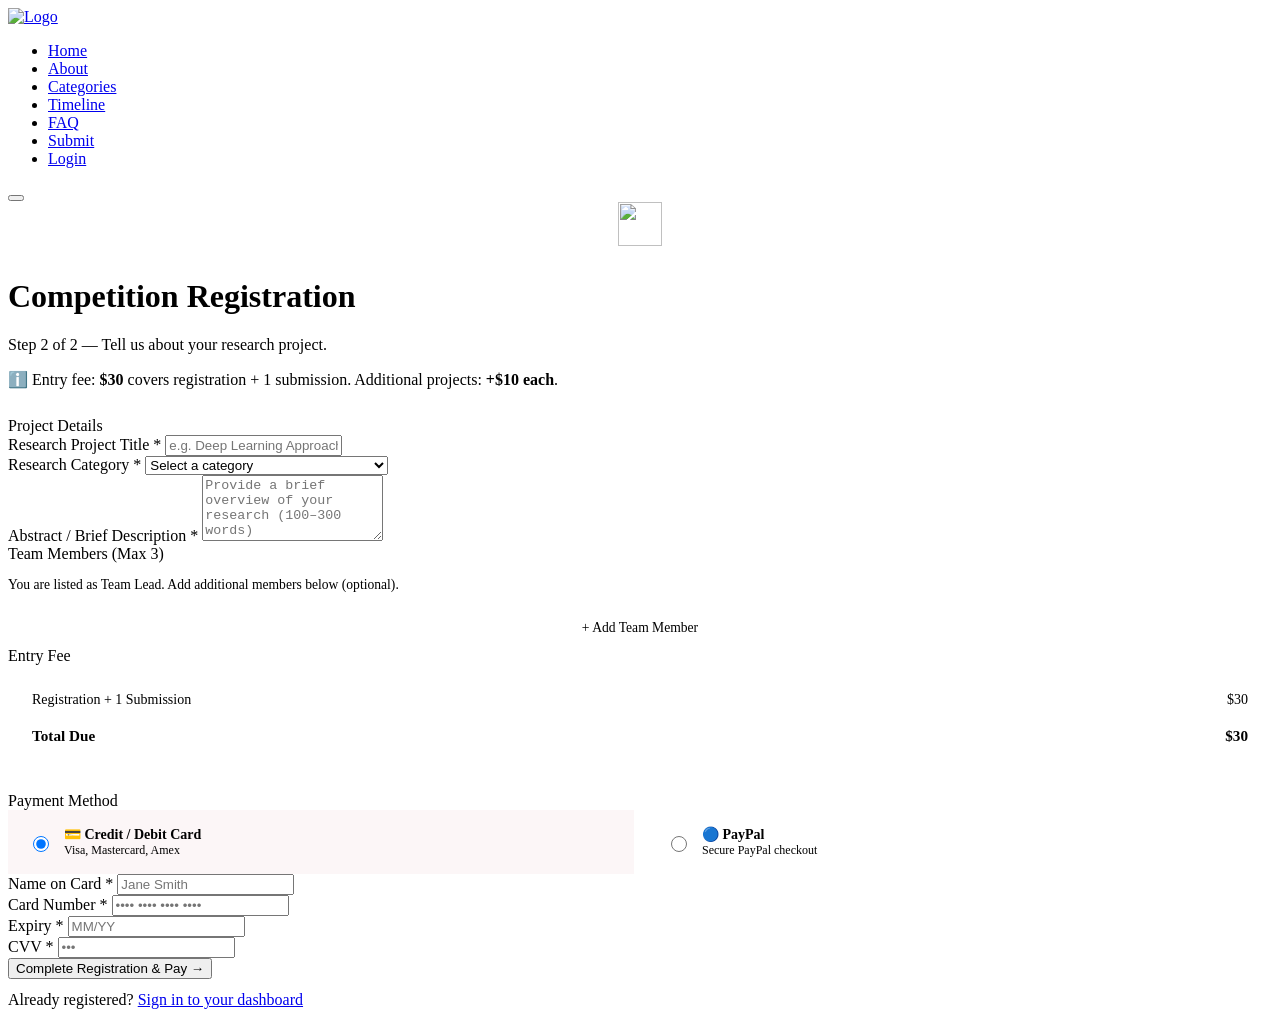
==== competition-register.html @ f9241ff4 "Update and rename pages/competition-reg.html to competition-register.html" ====
<!DOCTYPE html>
<html lang="en">
<head>
  <meta charset="UTF-8"/>
  <meta name="viewport" content="width=device-width, initial-scale=1.0"/>
  <title>Competition Registration · MIT Critical Data Global Research Challenge</title>
  <link rel="icon" type="image/png" href="assets/MIT-Critical-Data-Global-Research-Competition-website-logo.png"/>
  <link rel="preconnect" href="https://fonts.googleapis.com">
  <link rel="preconnect" href="https://fonts.gstatic.com" crossorigin>
  <link href="https://fonts.googleapis.com/css2?family=Playfair+Display:wght@400;600;700;900&family=DM+Sans:wght@300;400;500;600&display=swap" rel="stylesheet">
  <link rel="stylesheet" href="style.css"/>
  <style>
    .fee-breakdown {
      background: var(--off-white);
      border: 1px solid var(--gray-5);
      border-radius: var(--radius-sm);
      padding: 20px 24px;
      margin-bottom: 20px;
    }
    .fee-breakdown-row { display: flex; justify-content: space-between; padding: 7px 0; font-size: 0.875rem; color: var(--gray-2); border-bottom: 1px solid var(--gray-5); }
    .fee-breakdown-row:last-child { border-bottom: none; font-weight: 700; color: var(--dark); font-size: 0.95rem; padding-top: 12px; }
    .fee-breakdown-row span:last-child { color: var(--mit-red); }
    .team-member-row { display: flex; gap: 12px; margin-bottom: 12px; align-items: flex-start; }
    .team-member-row .form-input { flex: 1; }
    .remove-member { background: none; border: 1.5px solid var(--gray-5); border-radius: 8px; padding: 13px 14px; cursor: pointer; color: var(--gray-3); font-size: 0.85rem; transition: all 0.2s; white-space: nowrap; }
    .remove-member:hover { border-color: #ef4444; color: #ef4444; background: rgba(239,68,68,0.05); }
    .add-member-btn { background: none; border: 1.5px dashed var(--gray-4); border-radius: var(--radius-sm); padding: 11px 20px; cursor: pointer; color: var(--gray-3); font-size: 0.85rem; font-family: var(--font-sans); transition: all 0.2s; width: 100%; text-align: center; }
    .add-member-btn:hover { border-color: var(--mit-red); color: var(--mit-red); background: rgba(163,31,52,0.03); }
    .payment-method-grid { display: grid; grid-template-columns: 1fr 1fr; gap: 12px; }
    .payment-option { border: 1.5px solid var(--gray-5); border-radius: var(--radius-sm); padding: 16px 20px; cursor: pointer; transition: all 0.2s; display: flex; align-items: center; gap: 12px; }
    .payment-option:hover { border-color: var(--mit-red); }
    .payment-option.selected { border-color: var(--mit-red); background: rgba(163,31,52,0.04); }
    .payment-option input[type=radio] { accent-color: var(--mit-red); width: 16px; height: 16px; }
    .payment-option-label { font-size: 0.875rem; font-weight: 600; color: var(--dark); }
    .payment-option-sub { font-size: 0.75rem; color: var(--gray-3); }
  </style>
</head>
<body>

<nav class="navbar" id="navbar">
  <div class="nav-inner">
    <a href="index.html" class="nav-logo">
      <img src="assets/MIT-Critical-Data-Global-Research-Competition-website-logo.png" alt="Logo" class="nav-logo-img"/>
    </a>
    <ul class="nav-links">
      <li><a href="index.html">Home</a></li>
      <li><a href="index.html#about">About</a></li>
      <li><a href="index.html#categories">Categories</a></li>
      <li><a href="index.html#timeline">Timeline</a></li>
      <li><a href="index.html#faq">FAQ</a></li>
      <li><a href="submit.html">Submit</a></li>
      <li><a href="login.html" class="nav-login-btn">Login</a></li>
    </ul>
    <button class="hamburger" id="hamburger"><span></span><span></span><span></span></button>
  </div>
</nav>

<div class="reg-page">
  <div class="reg-card">
    <div style="text-align:center; margin-bottom: 24px;">
      <a href="index.html"><img src="assets/MIT-Critical-Data-Global-Research-Competition-website-logo.png" style="width:44px; height:44px; object-fit:contain; margin: 0 auto 8px;"/></a>
    </div>
    <h1>Competition Registration</h1>
    <p class="subtitle">Step 2 of 2 — Tell us about your research project.</p>

    <div class="step-indicator">
      <div class="step done"></div>
      <div class="step active"></div>
    </div>

    <div class="alert alert-info" style="margin-bottom: 28px;">
      <span>ℹ️</span> Entry fee: <strong>$30</strong> covers registration + 1 submission. Additional projects: <strong>+$10 each</strong>.
    </div>

    <div id="compError" class="alert alert-warning" style="display:none;">
      <span>⚠️</span> <span id="compErrorMsg"></span>
    </div>

    <!-- Project Title -->
    <div class="form-section">
      <div class="form-section-title">Project Details</div>
      <div class="form-group">
        <label class="form-label" for="projectTitle">Research Project Title *</label>
        <input type="text" id="projectTitle" class="form-input" placeholder="e.g. Deep Learning Approaches to Early Cancer Detection"/>
      </div>
      <div class="form-group">
        <label class="form-label" for="category">Research Category *</label>
        <select id="category" class="form-input">
          <option value="">Select a category</option>
          <option>Health & Life Sciences</option>
          <option>Engineering & Technology</option>
          <option>Physical & Chemical Sciences</option>
          <option>Environmental & Earth Sciences</option>
          <option>Social Sciences, Humanities & Policy</option>
        </select>
      </div>
      <div class="form-group">
        <label class="form-label" for="abstract">Abstract / Brief Description *</label>
        <textarea id="abstract" class="form-input" rows="4" placeholder="Provide a brief overview of your research (100–300 words)" style="resize: vertical;"></textarea>
      </div>
    </div>

    <!-- Team Members -->
    <div class="form-section">
      <div class="form-section-title">Team Members (Max 3)</div>
      <p style="font-size: 0.85rem; color: var(--gray-3); margin-bottom: 16px;">You are listed as Team Lead. Add additional members below (optional).</p>
      <div id="teamMembers"></div>
      <button type="button" class="add-member-btn" id="addMemberBtn" onclick="addMember()">+ Add Team Member</button>
    </div>

    <!-- Entry Fee -->
    <div class="form-section">
      <div class="form-section-title">Entry Fee</div>
      <div class="fee-breakdown" id="feeBreakdown">
        <div class="fee-breakdown-row"><span>Registration + 1 Submission</span><span>$30</span></div>
        <div class="fee-breakdown-row" id="extraRow" style="display:none;"><span id="extraLabel">Additional Projects</span><span id="extraCost">$0</span></div>
        <div class="fee-breakdown-row"><span>Total Due</span><span id="totalFee">$30</span></div>
      </div>
      <div class="form-group">
        <label class="form-label">Payment Method</label>
        <div class="payment-method-grid">
          <div class="payment-option selected" onclick="selectPayment(this, 'card')">
            <input type="radio" name="payment" value="card" checked/>
            <div>
              <div class="payment-option-label">💳 Credit / Debit Card</div>
              <div class="payment-option-sub">Visa, Mastercard, Amex</div>
            </div>
          </div>
          <div class="payment-option" onclick="selectPayment(this, 'paypal')">
            <input type="radio" name="payment" value="paypal"/>
            <div>
              <div class="payment-option-label">🔵 PayPal</div>
              <div class="payment-option-sub">Secure PayPal checkout</div>
            </div>
          </div>
        </div>
      </div>
      <div id="cardFields">
        <div class="form-group">
          <label class="form-label" for="cardName">Name on Card *</label>
          <input type="text" id="cardName" class="form-input" placeholder="Jane Smith"/>
        </div>
        <div class="form-group">
          <label class="form-label" for="cardNumber">Card Number *</label>
          <input type="text" id="cardNumber" class="form-input" placeholder="•••• •••• •••• ••••" maxlength="19" oninput="formatCard(this)"/>
        </div>
        <div class="form-row">
          <div class="form-group">
            <label class="form-label" for="cardExpiry">Expiry *</label>
            <input type="text" id="cardExpiry" class="form-input" placeholder="MM/YY" maxlength="5"/>
          </div>
          <div class="form-group">
            <label class="form-label" for="cardCvv">CVV *</label>
            <input type="text" id="cardCvv" class="form-input" placeholder="•••" maxlength="4"/>
          </div>
        </div>
      </div>
    </div>

    <button class="btn-primary auth-submit" id="compBtn" onclick="handleCompReg()">Complete Registration & Pay →</button>
    <p class="auth-alt" style="margin-top: 12px;">Already registered? <a href="login.html">Sign in to your dashboard</a></p>
  </div>
</div>

<script src="main.js"></script>
<script>
let memberCount = 0;

function addMember() {
  if (memberCount >= 2) return;
  memberCount++;
  const container = document.getElementById('teamMembers');
  const row = document.createElement('div');
  row.className = 'team-member-row';
  row.id = 'member_' + memberCount;
  row.innerHTML = `
    <input type="text" class="form-input" placeholder="Member ${memberCount + 1} Full Name"/>
    <input type="email" class="form-input" placeholder="Email"/>
    <button class="remove-member" onclick="removeMember(${memberCount})">✕ Remove</button>
  `;
  container.appendChild(row);
  if (memberCount >= 2) document.getElementById('addMemberBtn').style.display = 'none';
}

function removeMember(id) {
  const row = document.getElementById('member_' + id);
  if (row) row.remove();
  memberCount--;
  document.getElementById('addMemberBtn').style.display = 'block';
}

function selectPayment(el, type) {
  document.querySelectorAll('.payment-option').forEach(o => o.classList.remove('selected'));
  el.classList.add('selected');
  el.querySelector('input').checked = true;
  document.getElementById('cardFields').style.display = type === 'card' ? 'block' : 'none';
}

function formatCard(input) {
  let val = input.value.replace(/\D/g,'');
  val = val.match(/.{1,4}/g)?.join(' ') || val;
  input.value = val;
}

function handleCompReg() {
  const session = JSON.parse(localStorage.getItem('mitrc_session') || 'null');
  if (!session) { window.location.href = 'register.html'; return; }

  const title = document.getElementById('projectTitle').value.trim();
  const category = document.getElementById('category').value;
  const abstract = document.getElementById('abstract').value.trim();
  const errDiv = document.getElementById('compError');
  const errMsg = document.getElementById('compErrorMsg');

  if (!title || !category || !abstract) {
    errMsg.textContent = 'Please fill in all required project fields.';
    errDiv.style.display = 'flex';
    return;
  }

  const btn = document.getElementById('compBtn');
  btn.innerHTML = '<span class="spinner"></span> Processing payment...';
  btn.disabled = true;

  setTimeout(() => {
    const users = JSON.parse(localStorage.getItem('mitrc_users') || '[]');
    const idx = users.findIndex(u => u.id === session.id);
    if (idx !== -1) {
      users[idx].registered = true;
      users[idx].submissions = users[idx].submissions || [];
      users[idx].submissions.push({
        id: 'sub_' + Date.now(),
        title,
        category,
        abstract,
        status: 'pending',
        submittedAt: new Date().toISOString()
      });
      localStorage.setItem('mitrc_users', JSON.stringify(users));
    }
    window.location.href = 'dashboard.html';
  }, 1500);
}
</script>
</body>
</html>
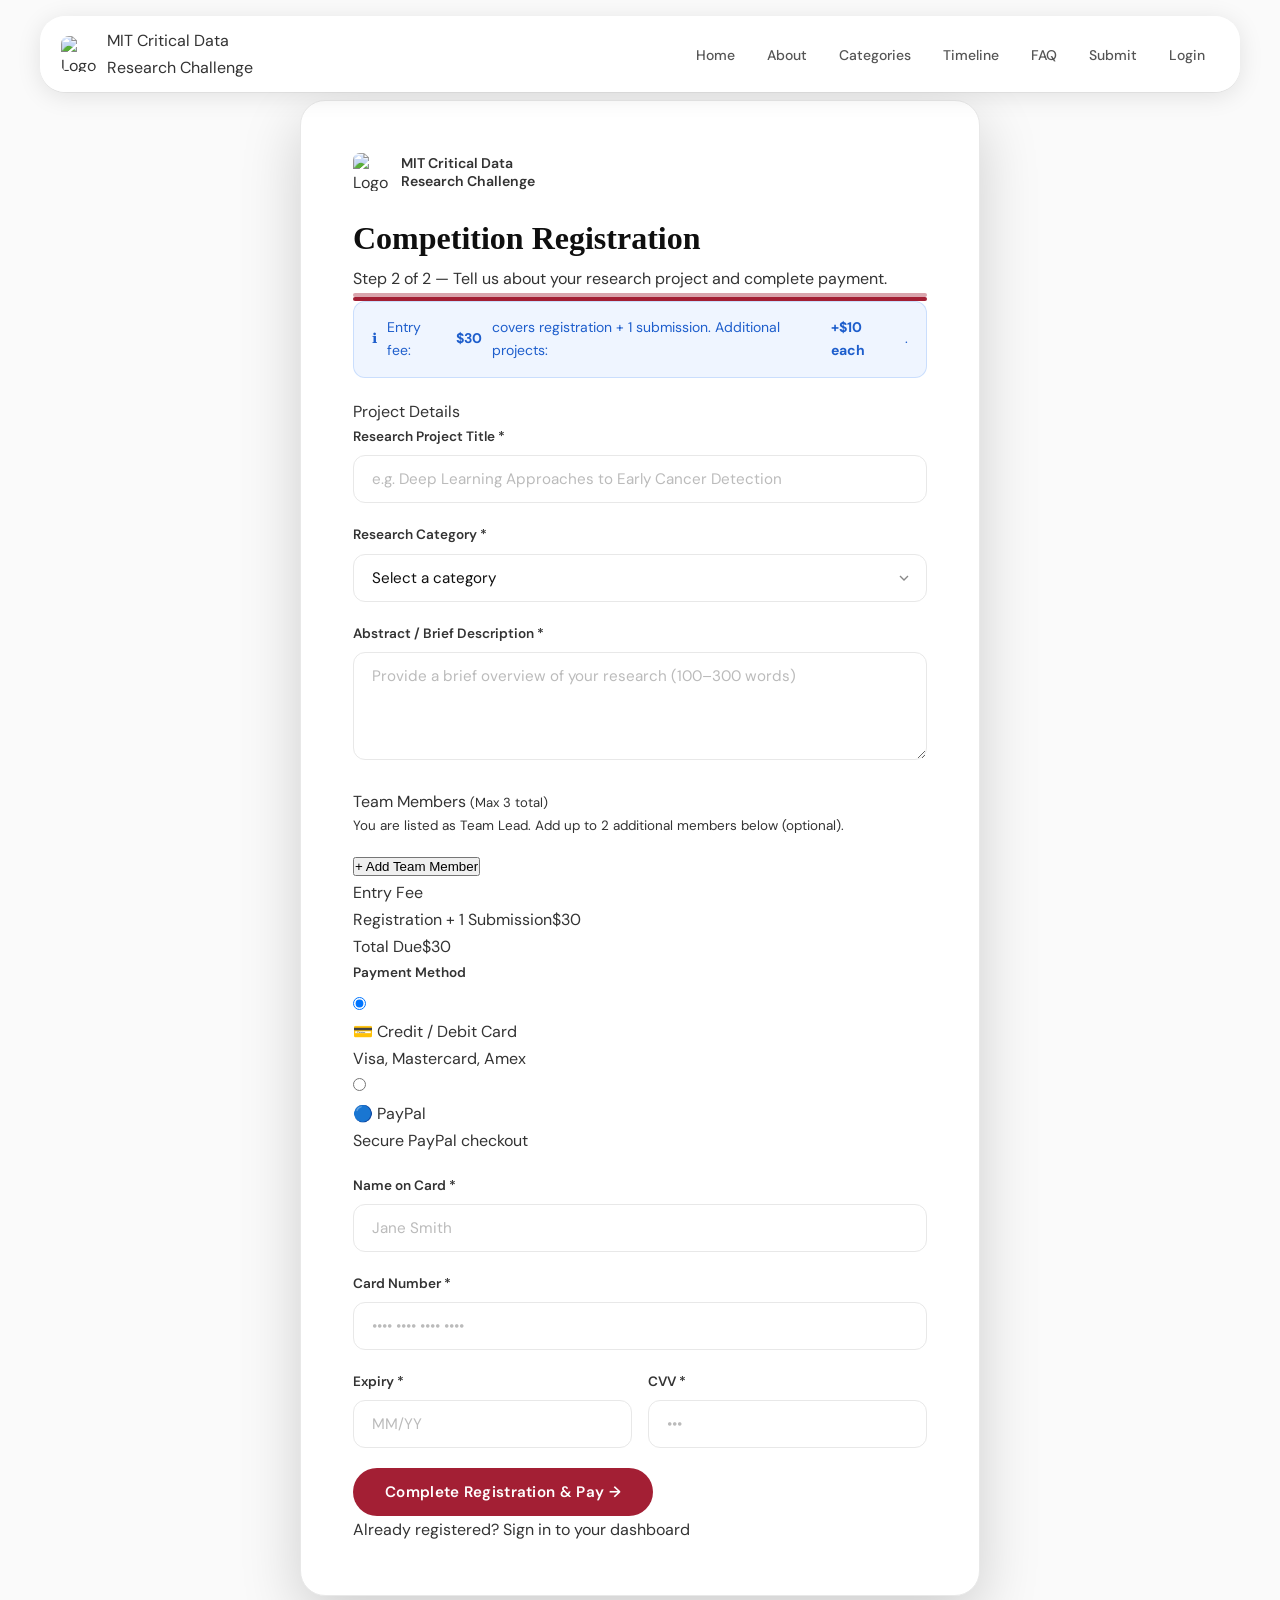
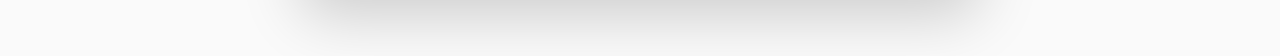
==== commit 89420651: "Update competition-register.html" ====
--- a/competition-register.html
+++ b/competition-register.html
@@ -5,35 +5,10 @@
   <meta name="viewport" content="width=device-width, initial-scale=1.0"/>
   <title>Competition Registration · MIT Critical Data Global Research Challenge</title>
   <link rel="icon" type="image/png" href="assets/MIT-Critical-Data-Global-Research-Competition-website-logo.png"/>
-  <link rel="preconnect" href="https://fonts.googleapis.com">
-  <link rel="preconnect" href="https://fonts.gstatic.com" crossorigin>
-  <link href="https://fonts.googleapis.com/css2?family=Playfair+Display:wght@400;600;700;900&family=DM+Sans:wght@300;400;500;600&display=swap" rel="stylesheet">
+  <link rel="preconnect" href="https://fonts.googleapis.com"/>
+  <link rel="preconnect" href="https://fonts.gstatic.com" crossorigin/>
+  <link href="https://fonts.googleapis.com/css2?family=Cormorant+Garamond:ital,wght@0,400;0,500;0,600;0,700;1,400;1,600&family=DM+Sans:ital,opsz,wght@0,9..40,300;0,9..40,400;0,9..40,500;0,9..40,600;1,9..40,300&display=swap" rel="stylesheet"/>
   <link rel="stylesheet" href="style.css"/>
-  <style>
-    .fee-breakdown {
-      background: var(--off-white);
-      border: 1px solid var(--gray-5);
-      border-radius: var(--radius-sm);
-      padding: 20px 24px;
-      margin-bottom: 20px;
-    }
-    .fee-breakdown-row { display: flex; justify-content: space-between; padding: 7px 0; font-size: 0.875rem; color: var(--gray-2); border-bottom: 1px solid var(--gray-5); }
-    .fee-breakdown-row:last-child { border-bottom: none; font-weight: 700; color: var(--dark); font-size: 0.95rem; padding-top: 12px; }
-    .fee-breakdown-row span:last-child { color: var(--mit-red); }
-    .team-member-row { display: flex; gap: 12px; margin-bottom: 12px; align-items: flex-start; }
-    .team-member-row .form-input { flex: 1; }
-    .remove-member { background: none; border: 1.5px solid var(--gray-5); border-radius: 8px; padding: 13px 14px; cursor: pointer; color: var(--gray-3); font-size: 0.85rem; transition: all 0.2s; white-space: nowrap; }
-    .remove-member:hover { border-color: #ef4444; color: #ef4444; background: rgba(239,68,68,0.05); }
-    .add-member-btn { background: none; border: 1.5px dashed var(--gray-4); border-radius: var(--radius-sm); padding: 11px 20px; cursor: pointer; color: var(--gray-3); font-size: 0.85rem; font-family: var(--font-sans); transition: all 0.2s; width: 100%; text-align: center; }
-    .add-member-btn:hover { border-color: var(--mit-red); color: var(--mit-red); background: rgba(163,31,52,0.03); }
-    .payment-method-grid { display: grid; grid-template-columns: 1fr 1fr; gap: 12px; }
-    .payment-option { border: 1.5px solid var(--gray-5); border-radius: var(--radius-sm); padding: 16px 20px; cursor: pointer; transition: all 0.2s; display: flex; align-items: center; gap: 12px; }
-    .payment-option:hover { border-color: var(--mit-red); }
-    .payment-option.selected { border-color: var(--mit-red); background: rgba(163,31,52,0.04); }
-    .payment-option input[type=radio] { accent-color: var(--mit-red); width: 16px; height: 16px; }
-    .payment-option-label { font-size: 0.875rem; font-weight: 600; color: var(--dark); }
-    .payment-option-sub { font-size: 0.75rem; color: var(--gray-3); }
-  </style>
 </head>
 <body>
 
@@ -41,6 +16,7 @@
   <div class="nav-inner">
     <a href="index.html" class="nav-logo">
       <img src="assets/MIT-Critical-Data-Global-Research-Competition-website-logo.png" alt="Logo" class="nav-logo-img"/>
+      <span class="nav-logo-text">MIT Critical Data<br/>Research Challenge</span>
     </a>
     <ul class="nav-links">
       <li><a href="index.html">Home</a></li>
@@ -49,197 +25,170 @@
       <li><a href="index.html#timeline">Timeline</a></li>
       <li><a href="index.html#faq">FAQ</a></li>
       <li><a href="submit.html">Submit</a></li>
-      <li><a href="login.html" class="nav-login-btn">Login</a></li>
+      <li><a href="login.html" class="nav-cta">Login</a></li>
     </ul>
-    <button class="hamburger" id="hamburger"><span></span><span></span><span></span></button>
+    <button class="hamburger" id="hamburger" aria-label="Toggle menu" aria-expanded="false"><span></span><span></span><span></span></button>
   </div>
 </nav>
+<div class="mobile-menu" id="mobileMenu">
+  <a href="index.html">Home</a>
+  <a href="index.html#about">About</a>
+  <a href="index.html#categories">Categories</a>
+  <a href="index.html#timeline">Timeline</a>
+  <a href="index.html#faq">FAQ</a>
+  <a href="submit.html">Submit</a>
+  <a href="login.html" class="m-cta">Login</a>
+</div>
 
 <div class="reg-page">
   <div class="reg-card">
-    <div style="text-align:center; margin-bottom: 24px;">
-      <a href="index.html"><img src="assets/MIT-Critical-Data-Global-Research-Competition-website-logo.png" style="width:44px; height:44px; object-fit:contain; margin: 0 auto 8px;"/></a>
+    <div class="auth-logo" style="justify-content:flex-start;margin-bottom:28px;">
+      <a href="index.html"><img src="assets/MIT-Critical-Data-Global-Research-Competition-website-logo.png" alt="Logo" style="width:38px;height:38px;object-fit:contain;border-radius:7px;"/></a>
+      <a href="index.html" style="font-family:var(--serif);font-size:.88rem;font-weight:600;color:var(--ink);line-height:1.3;">MIT Critical Data<br/>Research Challenge</a>
     </div>
     <h1>Competition Registration</h1>
-    <p class="subtitle">Step 2 of 2 — Tell us about your research project.</p>
+    <p class="sub">Step 2 of 2 — Tell us about your research project and complete payment.</p>
 
-    <div class="step-indicator">
+    <div class="steps">
       <div class="step done"></div>
       <div class="step active"></div>
     </div>
 
-    <div class="alert alert-info" style="margin-bottom: 28px;">
+    <div class="alert alert-info">
       <span>ℹ️</span> Entry fee: <strong>$30</strong> covers registration + 1 submission. Additional projects: <strong>+$10 each</strong>.
     </div>
 
-    <div id="compError" class="alert alert-warning" style="display:none;">
-      <span>⚠️</span> <span id="compErrorMsg"></span>
+    <div id="compErr" class="alert alert-error" style="display:none;">
+      <span>⚠️</span><span id="compErrMsg"></span>
     </div>
 
-    <!-- Project Title -->
-    <div class="form-section">
-      <div class="form-section-title">Project Details</div>
+    <!-- Project Details -->
+    <div class="form-sec">
+      <div class="form-sec-title">Project Details</div>
       <div class="form-group">
-        <label class="form-label" for="projectTitle">Research Project Title *</label>
-        <input type="text" id="projectTitle" class="form-input" placeholder="e.g. Deep Learning Approaches to Early Cancer Detection"/>
+        <label class="form-label" for="title">Research Project Title *</label>
+        <input type="text" id="title" class="form-input" placeholder="e.g. Deep Learning Approaches to Early Cancer Detection"/>
       </div>
       <div class="form-group">
-        <label class="form-label" for="category">Research Category *</label>
-        <select id="category" class="form-input">
+        <label class="form-label" for="cat">Research Category *</label>
+        <select id="cat" class="form-input">
           <option value="">Select a category</option>
-          <option>Health & Life Sciences</option>
-          <option>Engineering & Technology</option>
-          <option>Physical & Chemical Sciences</option>
-          <option>Environmental & Earth Sciences</option>
-          <option>Social Sciences, Humanities & Policy</option>
+          <option>Health &amp; Life Sciences</option>
+          <option>Engineering &amp; Technology</option>
+          <option>Physical &amp; Chemical Sciences</option>
+          <option>Environmental &amp; Earth Sciences</option>
+          <option>Social Sciences, Humanities &amp; Policy</option>
         </select>
       </div>
       <div class="form-group">
         <label class="form-label" for="abstract">Abstract / Brief Description *</label>
-        <textarea id="abstract" class="form-input" rows="4" placeholder="Provide a brief overview of your research (100–300 words)" style="resize: vertical;"></textarea>
+        <textarea id="abstract" class="form-input" rows="4" placeholder="Provide a brief overview of your research (100–300 words)"></textarea>
       </div>
     </div>
 
     <!-- Team Members -->
-    <div class="form-section">
-      <div class="form-section-title">Team Members (Max 3)</div>
-      <p style="font-size: 0.85rem; color: var(--gray-3); margin-bottom: 16px;">You are listed as Team Lead. Add additional members below (optional).</p>
-      <div id="teamMembers"></div>
-      <button type="button" class="add-member-btn" id="addMemberBtn" onclick="addMember()">+ Add Team Member</button>
+    <div class="form-sec">
+      <div class="form-sec-title">Team Members <span style="font-weight:400;color:var(--faint);font-size:.82rem;">(Max 3 total)</span></div>
+      <p style="font-size:.84rem;color:var(--faint);margin-bottom:14px;">You are listed as Team Lead. Add up to 2 additional members below (optional).</p>
+      <div id="teamRows"></div>
+      <button type="button" class="add-btn" id="addMember" onclick="addMember()">+ Add Team Member</button>
     </div>
 
-    <!-- Entry Fee -->
-    <div class="form-section">
-      <div class="form-section-title">Entry Fee</div>
-      <div class="fee-breakdown" id="feeBreakdown">
-        <div class="fee-breakdown-row"><span>Registration + 1 Submission</span><span>$30</span></div>
-        <div class="fee-breakdown-row" id="extraRow" style="display:none;"><span id="extraLabel">Additional Projects</span><span id="extraCost">$0</span></div>
-        <div class="fee-breakdown-row"><span>Total Due</span><span id="totalFee">$30</span></div>
+    <!-- Fee Breakdown -->
+    <div class="form-sec">
+      <div class="form-sec-title">Entry Fee</div>
+      <div class="fee-breakdown" id="feeBox">
+        <div class="fb-row"><span>Registration + 1 Submission</span><span>$30</span></div>
+        <div class="fb-row" id="extraRow" style="display:none;"><span id="extraLabel">Additional Projects</span><span id="extraAmt">$0</span></div>
+        <div class="fb-row"><span>Total Due</span><span id="totalDue">$30</span></div>
       </div>
+
       <div class="form-group">
         <label class="form-label">Payment Method</label>
-        <div class="payment-method-grid">
-          <div class="payment-option selected" onclick="selectPayment(this, 'card')">
-            <input type="radio" name="payment" value="card" checked/>
-            <div>
-              <div class="payment-option-label">💳 Credit / Debit Card</div>
-              <div class="payment-option-sub">Visa, Mastercard, Amex</div>
-            </div>
+        <div class="pay-opts">
+          <div class="pay-opt selected" onclick="selPay(this,'card')">
+            <input type="radio" name="pm" value="card" checked/>
+            <div><div class="pay-opt-name">💳 Credit / Debit Card</div><div class="pay-opt-sub">Visa, Mastercard, Amex</div></div>
           </div>
-          <div class="payment-option" onclick="selectPayment(this, 'paypal')">
-            <input type="radio" name="payment" value="paypal"/>
-            <div>
-              <div class="payment-option-label">🔵 PayPal</div>
-              <div class="payment-option-sub">Secure PayPal checkout</div>
-            </div>
+          <div class="pay-opt" onclick="selPay(this,'paypal')">
+            <input type="radio" name="pm" value="paypal"/>
+            <div><div class="pay-opt-name">🔵 PayPal</div><div class="pay-opt-sub">Secure PayPal checkout</div></div>
           </div>
         </div>
       </div>
+
       <div id="cardFields">
+        <div class="form-group"><label class="form-label" for="cname">Name on Card *</label><input type="text" id="cname" class="form-input" placeholder="Jane Smith"/></div>
         <div class="form-group">
-          <label class="form-label" for="cardName">Name on Card *</label>
-          <input type="text" id="cardName" class="form-input" placeholder="Jane Smith"/>
-        </div>
-        <div class="form-group">
-          <label class="form-label" for="cardNumber">Card Number *</label>
-          <input type="text" id="cardNumber" class="form-input" placeholder="•••• •••• •••• ••••" maxlength="19" oninput="formatCard(this)"/>
+          <label class="form-label" for="cnum">Card Number *</label>
+          <input type="text" id="cnum" class="form-input" placeholder="•••• •••• •••• ••••" maxlength="19" oninput="fmtCard(this)"/>
         </div>
         <div class="form-row">
-          <div class="form-group">
-            <label class="form-label" for="cardExpiry">Expiry *</label>
-            <input type="text" id="cardExpiry" class="form-input" placeholder="MM/YY" maxlength="5"/>
-          </div>
-          <div class="form-group">
-            <label class="form-label" for="cardCvv">CVV *</label>
-            <input type="text" id="cardCvv" class="form-input" placeholder="•••" maxlength="4"/>
-          </div>
+          <div class="form-group"><label class="form-label" for="cexp">Expiry *</label><input type="text" id="cexp" class="form-input" placeholder="MM/YY" maxlength="5"/></div>
+          <div class="form-group"><label class="form-label" for="ccvv">CVV *</label><input type="text" id="ccvv" class="form-input" placeholder="•••" maxlength="4"/></div>
         </div>
       </div>
     </div>
 
-    <button class="btn-primary auth-submit" id="compBtn" onclick="handleCompReg()">Complete Registration & Pay →</button>
-    <p class="auth-alt" style="margin-top: 12px;">Already registered? <a href="login.html">Sign in to your dashboard</a></p>
+    <button class="btn-primary form-submit" id="compBtn" onclick="doCompReg()">Complete Registration &amp; Pay →</button>
+    <p class="form-alt">Already registered? <a href="login.html">Sign in to your dashboard</a></p>
   </div>
 </div>
 
 <script src="main.js"></script>
 <script>
-let memberCount = 0;
+let memCount = 0;
 
 function addMember() {
-  if (memberCount >= 2) return;
-  memberCount++;
-  const container = document.getElementById('teamMembers');
-  const row = document.createElement('div');
-  row.className = 'team-member-row';
-  row.id = 'member_' + memberCount;
-  row.innerHTML = `
-    <input type="text" class="form-input" placeholder="Member ${memberCount + 1} Full Name"/>
-    <input type="email" class="form-input" placeholder="Email"/>
-    <button class="remove-member" onclick="removeMember(${memberCount})">✕ Remove</button>
-  `;
-  container.appendChild(row);
-  if (memberCount >= 2) document.getElementById('addMemberBtn').style.display = 'none';
+  if (memCount >= 2) return;
+  memCount++;
+  const c = document.getElementById('teamRows');
+  const r = document.createElement('div');
+  r.className = 'team-row'; r.id = 'tr'+memCount;
+  r.innerHTML = `<input type="text" class="form-input" placeholder="Member ${memCount+1} Full Name"/><input type="email" class="form-input" placeholder="Email"/><button class="remove-btn" onclick="removeMember(${memCount})">✕ Remove</button>`;
+  c.appendChild(r);
+  if (memCount>=2) document.getElementById('addMember').style.display='none';
 }
 
 function removeMember(id) {
-  const row = document.getElementById('member_' + id);
-  if (row) row.remove();
-  memberCount--;
-  document.getElementById('addMemberBtn').style.display = 'block';
+  const r = document.getElementById('tr'+id);
+  if (r) r.remove();
+  memCount--;
+  document.getElementById('addMember').style.display='block';
 }
 
-function selectPayment(el, type) {
-  document.querySelectorAll('.payment-option').forEach(o => o.classList.remove('selected'));
-  el.classList.add('selected');
-  el.querySelector('input').checked = true;
-  document.getElementById('cardFields').style.display = type === 'card' ? 'block' : 'none';
+function selPay(el, type) {
+  document.querySelectorAll('.pay-opt').forEach(o=>o.classList.remove('selected'));
+  el.classList.add('selected'); el.querySelector('input').checked=true;
+  document.getElementById('cardFields').style.display = type==='card'?'block':'none';
 }
 
-function formatCard(input) {
-  let val = input.value.replace(/\D/g,'');
-  val = val.match(/.{1,4}/g)?.join(' ') || val;
-  input.value = val;
+function fmtCard(i) {
+  let v=i.value.replace(/\D/g,'');
+  i.value=(v.match(/.{1,4}/g)||[v]).join(' ');
 }
 
-function handleCompReg() {
-  const session = JSON.parse(localStorage.getItem('mitrc_session') || 'null');
-  if (!session) { window.location.href = 'register.html'; return; }
+function doCompReg() {
+  const sess=JSON.parse(localStorage.getItem('mitrc_session')||'null');
+  if (!sess) { location.href='register.html'; return; }
+  const title=document.getElementById('title').value.trim();
+  const cat=document.getElementById('cat').value;
+  const abs=document.getElementById('abstract').value.trim();
+  const err=document.getElementById('compErr'), msg=document.getElementById('compErrMsg'), btn=document.getElementById('compBtn');
+  if (!title||!cat||!abs) { msg.textContent='Please fill in all required project fields.'; err.style.display='flex'; return; }
 
-  const title = document.getElementById('projectTitle').value.trim();
-  const category = document.getElementById('category').value;
-  const abstract = document.getElementById('abstract').value.trim();
-  const errDiv = document.getElementById('compError');
-  const errMsg = document.getElementById('compErrorMsg');
-
-  if (!title || !category || !abstract) {
-    errMsg.textContent = 'Please fill in all required project fields.';
-    errDiv.style.display = 'flex';
-    return;
-  }
-
-  const btn = document.getElementById('compBtn');
-  btn.innerHTML = '<span class="spinner"></span> Processing payment...';
-  btn.disabled = true;
-
-  setTimeout(() => {
-    const users = JSON.parse(localStorage.getItem('mitrc_users') || '[]');
-    const idx = users.findIndex(u => u.id === session.id);
-    if (idx !== -1) {
-      users[idx].registered = true;
-      users[idx].submissions = users[idx].submissions || [];
-      users[idx].submissions.push({
-        id: 'sub_' + Date.now(),
-        title,
-        category,
-        abstract,
-        status: 'pending',
-        submittedAt: new Date().toISOString()
-      });
-      localStorage.setItem('mitrc_users', JSON.stringify(users));
+  btn.innerHTML='<span class="spinner"></span> Processing payment…'; btn.disabled=true;
+  setTimeout(()=>{
+    const users=JSON.parse(localStorage.getItem('mitrc_users')||'[]');
+    const idx=users.findIndex(u=>u.id===sess.id);
+    if (idx!==-1) {
+      users[idx].registered=true;
+      users[idx].submissions=users[idx].submissions||[];
+      users[idx].submissions.push({id:'s_'+Date.now(),title,category:cat,abstract:abs,status:'pending',submittedAt:new Date().toISOString()});
+      localStorage.setItem('mitrc_users',JSON.stringify(users));
     }
-    window.location.href = 'dashboard.html';
-  }, 1500);
+    location.href='dashboard.html';
+  }, 1400);
 }
 </script>
 </body>
--- a/style.css
+++ b/style.css
@@ -0,0 +1,852 @@
+/* ===== CSS VARIABLES ===== */
+:root {
+  --mit-red: #A31F34;
+  --mit-red-dark: #7a1727;
+  --mit-red-light: #c4293f;
+  --dark: #0f0f0f;
+  --dark-2: #1a1a1a;
+  --dark-3: #242424;
+  --gray-1: #333333;
+  --gray-2: #555555;
+  --gray-3: #888888;
+  --gray-4: #bbbbbb;
+  --gray-5: #e8e8e8;
+  --white: #ffffff;
+  --off-white: #fafafa;
+  --gold: #c9a227;
+  --silver: #9ea7b3;
+  --bronze: #c47a3a;
+  --radius: 25px;
+  --radius-sm: 12px;
+  --shadow: 0 8px 32px rgba(0,0,0,0.12);
+  --shadow-lg: 0 20px 60px rgba(0,0,0,0.18);
+  --transition: all 0.3s cubic-bezier(0.4, 0, 0.2, 1);
+  --font-serif: 'Playfair Display', Georgia, serif;
+  --font-sans: 'DM Sans', system-ui, sans-serif;
+}
+
+/* ===== RESET ===== */
+*, *::before, *::after { box-sizing: border-box; margin: 0; padding: 0; }
+html { scroll-behavior: smooth; }
+body {
+  font-family: var(--font-sans);
+  background: var(--white);
+  color: var(--gray-1);
+  line-height: 1.7;
+  overflow-x: hidden;
+}
+
+/* ===== TYPOGRAPHY ===== */
+h1, h2, h3 { font-family: var(--font-serif); line-height: 1.2; }
+a { text-decoration: none; color: inherit; }
+img { max-width: 100%; display: block; }
+
+/* ===== LAYOUT ===== */
+.container { max-width: 1200px; margin: 0 auto; padding: 0 24px; }
+.section { padding: 100px 0; }
+.section-alt { background: var(--off-white); }
+
+.section-label {
+  font-size: 0.8rem;
+  font-weight: 600;
+  letter-spacing: 0.12em;
+  text-transform: uppercase;
+  color: var(--mit-red);
+  margin-bottom: 12px;
+}
+.section-title {
+  font-family: var(--font-serif);
+  font-size: clamp(2rem, 3.5vw, 2.8rem);
+  font-weight: 700;
+  color: var(--dark);
+  margin-bottom: 56px;
+  line-height: 1.2;
+}
+
+/* ===== BUTTONS ===== */
+.btn-primary {
+  display: inline-block;
+  background: var(--mit-red);
+  color: var(--white);
+  padding: 14px 32px;
+  border-radius: var(--radius);
+  font-family: var(--font-sans);
+  font-size: 0.95rem;
+  font-weight: 600;
+  letter-spacing: 0.02em;
+  transition: var(--transition);
+  cursor: pointer;
+  border: none;
+  text-align: center;
+}
+.btn-primary:hover { background: var(--mit-red-dark); transform: translateY(-2px); box-shadow: 0 8px 24px rgba(163,31,52,0.35); }
+.btn-ghost {
+  display: inline-block;
+  background: transparent;
+  color: var(--white);
+  padding: 14px 32px;
+  border-radius: var(--radius);
+  font-size: 0.95rem;
+  font-weight: 500;
+  border: 1.5px solid rgba(255,255,255,0.5);
+  transition: var(--transition);
+  cursor: pointer;
+}
+.btn-ghost:hover { background: rgba(255,255,255,0.1); border-color: var(--white); }
+.btn-large { padding: 18px 48px; font-size: 1.05rem; }
+.full-width { width: 100%; display: block; text-align: center; }
+
+/* ===== NAVBAR ===== */
+.navbar {
+  position: fixed;
+  top: 16px;
+  left: 50%;
+  transform: translateX(-50%);
+  width: calc(100% - 48px);
+  max-width: 1200px;
+  z-index: 1000;
+  transition: var(--transition);
+}
+.nav-inner {
+  background: rgba(255,255,255,0.95);
+  backdrop-filter: blur(20px);
+  -webkit-backdrop-filter: blur(20px);
+  border-radius: var(--radius);
+  padding: 10px 20px;
+  display: flex;
+  align-items: center;
+  justify-content: space-between;
+  box-shadow: 0 4px 24px rgba(0,0,0,0.10), 0 1px 0 rgba(0,0,0,0.05);
+  border: 1px solid rgba(255,255,255,0.8);
+}
+.nav-logo { display: flex; align-items: center; gap: 10px; }
+.nav-logo-img { width: 36px; height: 36px; object-fit: contain; border-radius: 8px; }
+.nav-links {
+  display: flex;
+  align-items: center;
+  gap: 4px;
+  list-style: none;
+}
+.nav-links li a {
+  font-size: 0.875rem;
+  font-weight: 500;
+  color: var(--gray-2);
+  padding: 7px 14px;
+  border-radius: 20px;
+  transition: var(--transition);
+}
+.nav-links li a:hover, .nav-links li a.active { color: var(--mit-red); background: rgba(163,31,52,0.06); }
+.nav-login-btn {
+  background: var(--mit-red) !important;
+  color: var(--white) !important;
+  padding: 8px 20px !important;
+  border-radius: 20px !important;
+}
+.nav-login-btn:hover { background: var(--mit-red-dark) !important; opacity:1; }
+.hamburger {
+  display: none;
+  flex-direction: column;
+  gap: 5px;
+  background: none;
+  border: none;
+  cursor: pointer;
+  padding: 4px;
+}
+.hamburger span { width: 22px; height: 2px; background: var(--gray-1); border-radius: 2px; transition: var(--transition); display: block; }
+
+/* ===== HERO ===== */
+.hero {
+  position: relative;
+  min-height: 100vh;
+  display: flex;
+  align-items: center;
+  justify-content: center;
+  text-align: center;
+  overflow: hidden;
+}
+.hero-bg {
+  position: absolute;
+  inset: 0;
+  background-image: url('assets/website-background.png');
+  background-size: cover;
+  background-position: center;
+  background-repeat: no-repeat;
+}
+.hero-overlay {
+  position: absolute;
+  inset: 0;
+  background: linear-gradient(
+    160deg,
+    rgba(10,10,10,0.75) 0%,
+    rgba(163,31,52,0.45) 50%,
+    rgba(10,10,10,0.80) 100%
+  );
+}
+.hero-content {
+  position: relative;
+  z-index: 2;
+  max-width: 800px;
+  padding: 120px 24px 80px;
+  animation: heroFadeIn 1s ease both;
+}
+@keyframes heroFadeIn {
+  from { opacity: 0; transform: translateY(30px); }
+  to { opacity: 1; transform: translateY(0); }
+}
+.hero-badge {
+  display: inline-block;
+  background: rgba(255,255,255,0.12);
+  border: 1px solid rgba(255,255,255,0.25);
+  color: rgba(255,255,255,0.9);
+  font-size: 0.78rem;
+  font-weight: 600;
+  letter-spacing: 0.1em;
+  text-transform: uppercase;
+  padding: 8px 20px;
+  border-radius: 20px;
+  margin-bottom: 28px;
+  backdrop-filter: blur(8px);
+  animation: heroFadeIn 1s 0.1s ease both;
+}
+.hero-title {
+  font-family: var(--font-serif);
+  font-size: clamp(2.8rem, 6vw, 5rem);
+  font-weight: 900;
+  color: var(--white);
+  line-height: 1.1;
+  margin-bottom: 24px;
+  animation: heroFadeIn 1s 0.2s ease both;
+}
+.hero-title em { font-style: italic; color: #f5c0c9; }
+.hero-subtitle {
+  font-size: clamp(1rem, 2vw, 1.15rem);
+  color: rgba(255,255,255,0.8);
+  max-width: 600px;
+  margin: 0 auto 40px;
+  font-weight: 300;
+  animation: heroFadeIn 1s 0.3s ease both;
+}
+.hero-stats {
+  display: flex;
+  justify-content: center;
+  gap: 16px;
+  flex-wrap: wrap;
+  margin-bottom: 40px;
+  animation: heroFadeIn 1s 0.4s ease both;
+}
+.stat-pill {
+  background: rgba(255,255,255,0.10);
+  border: 1px solid rgba(255,255,255,0.20);
+  backdrop-filter: blur(8px);
+  border-radius: var(--radius);
+  padding: 14px 28px;
+  text-align: center;
+}
+.stat-num { display: block; font-family: var(--font-serif); font-size: 1.6rem; font-weight: 700; color: var(--white); }
+.stat-label { font-size: 0.75rem; color: rgba(255,255,255,0.65); letter-spacing: 0.06em; text-transform: uppercase; }
+.hero-actions {
+  display: flex;
+  gap: 16px;
+  justify-content: center;
+  flex-wrap: wrap;
+  animation: heroFadeIn 1s 0.5s ease both;
+}
+.hero-scroll-hint {
+  position: absolute;
+  bottom: 32px;
+  left: 50%;
+  transform: translateX(-50%);
+  z-index: 2;
+  display: flex;
+  flex-direction: column;
+  align-items: center;
+  gap: 8px;
+  color: rgba(255,255,255,0.5);
+  font-size: 0.75rem;
+  letter-spacing: 0.08em;
+  text-transform: uppercase;
+  animation: heroFadeIn 1.5s 1s ease both;
+}
+.scroll-arrow {
+  width: 20px; height: 20px;
+  border-right: 2px solid rgba(255,255,255,0.4);
+  border-bottom: 2px solid rgba(255,255,255,0.4);
+  transform: rotate(45deg);
+  animation: scrollBounce 1.5s infinite;
+}
+@keyframes scrollBounce { 0%,100%{transform:rotate(45deg) translateY(0);} 50%{transform:rotate(45deg) translateY(5px);} }
+
+/* ===== PRIZE / AWARDS BANNER ===== */
+.prize-banner { background: var(--dark); padding: 80px 0; }
+.prize-banner-label {
+  text-align: center;
+  font-size: 0.78rem;
+  font-weight: 600;
+  letter-spacing: 0.12em;
+  text-transform: uppercase;
+  color: var(--gold);
+  margin-bottom: 12px;
+}
+.prize-banner-title {
+  font-family: var(--font-serif);
+  font-size: clamp(1.8rem, 3vw, 2.4rem);
+  color: var(--white);
+  text-align: center;
+  margin-bottom: 56px;
+}
+.award-block {
+  margin-bottom: 48px;
+}
+.award-block-header {
+  display: flex;
+  align-items: center;
+  gap: 16px;
+  margin-bottom: 24px;
+  padding-bottom: 16px;
+  border-bottom: 1px solid rgba(255,255,255,0.08);
+}
+.award-block-icon { font-size: 1.8rem; }
+.award-block-name { font-family: var(--font-serif); font-size: 1.3rem; color: var(--white); font-weight: 600; }
+.award-block-sub { font-size: 0.82rem; color: var(--gray-3); margin-top: 2px; }
+.prize-grid {
+  display: grid;
+  grid-template-columns: repeat(3, 1fr);
+  gap: 20px;
+  margin-bottom: 24px;
+}
+.prize-card {
+  border-radius: var(--radius);
+  padding: 36px 24px;
+  text-align: center;
+  transition: var(--transition);
+}
+.prize-card:hover { transform: translateY(-4px); }
+.prize-card.gold { background: linear-gradient(135deg, #1a1610, #2a2010); border: 1px solid rgba(201,162,39,0.3); }
+.prize-card.silver { background: linear-gradient(135deg, #13171a, #1d2428); border: 1px solid rgba(158,167,179,0.3); }
+.prize-card.bronze { background: linear-gradient(135deg, #1a1410, #2a1e10); border: 1px solid rgba(196,122,58,0.3); }
+.prize-rank { font-size: 0.8rem; font-weight: 600; letter-spacing: 0.08em; text-transform: uppercase; color: var(--gray-3); margin-bottom: 12px; }
+.prize-amount { font-family: var(--font-serif); font-size: 2.5rem; font-weight: 700; margin-bottom: 8px; }
+.prize-card.gold .prize-amount { color: var(--gold); }
+.prize-card.silver .prize-amount { color: var(--silver); }
+.prize-card.bronze .prize-amount { color: var(--bronze); }
+.prize-desc { font-size: 0.85rem; color: var(--gray-3); }
+
+/* Recognition Tiers */
+.recognition-tiers {
+  display: grid;
+  grid-template-columns: repeat(3, 1fr);
+  gap: 20px;
+  margin: 40px 0 32px;
+}
+.tier-card {
+  border-radius: var(--radius);
+  padding: 32px 28px;
+  border: 1px solid rgba(255,255,255,0.08);
+  transition: var(--transition);
+}
+.tier-card:hover { transform: translateY(-4px); border-color: rgba(255,255,255,0.15); }
+.tier-finalist { background: linear-gradient(135deg, #0f1a2e, #162340); border-color: rgba(59,130,246,0.25) !important; }
+.tier-semi { background: linear-gradient(135deg, #1a1a24, #22223a); border-color: rgba(139,92,246,0.25) !important; }
+.tier-distinction { background: linear-gradient(135deg, #1a1610, #251f0e); border-color: rgba(201,162,39,0.2) !important; }
+.tier-icon { font-size: 1.8rem; margin-bottom: 12px; }
+.tier-name { font-family: var(--font-serif); font-size: 1.1rem; font-weight: 700; color: var(--white); margin-bottom: 4px; }
+.tier-count { font-size: 0.78rem; font-weight: 700; letter-spacing: 0.08em; text-transform: uppercase; margin-bottom: 12px; }
+.tier-finalist .tier-count { color: #60a5fa; }
+.tier-semi .tier-count { color: #a78bfa; }
+.tier-distinction .tier-count { color: var(--gold); }
+.tier-desc { font-size: 0.83rem; color: var(--gray-3); line-height: 1.6; margin-bottom: 16px; }
+.tier-perks { list-style: none; display: flex; flex-direction: column; gap: 6px; }
+.tier-perks li { font-size: 0.8rem; color: rgba(255,255,255,0.55); }
+
+.prize-note { text-align: center; color: var(--gray-3); font-size: 0.85rem; margin-top: 8px; }
+
+/* Peer competitions */
+.peer-comps-grid {
+  display: flex;
+  flex-wrap: wrap;
+  gap: 16px;
+}
+.peer-comp-card {
+  background: var(--white);
+  border: 1px solid var(--gray-5);
+  border-radius: var(--radius);
+  padding: 24px 32px;
+  display: flex;
+  flex-direction: column;
+  gap: 4px;
+  transition: var(--transition);
+  min-width: 180px;
+}
+.peer-comp-card:hover { box-shadow: var(--shadow); transform: translateY(-3px); border-color: rgba(163,31,52,0.2); }
+.peer-comp-name { font-family: var(--font-serif); font-size: 1.3rem; font-weight: 700; color: var(--dark); }
+.peer-comp-label { font-size: 0.78rem; color: var(--gray-3); }
+
+/* ===== ABOUT ===== */
+.about-grid { display: grid; grid-template-columns: 1fr 380px; gap: 60px; align-items: start; }
+.about-text p { color: var(--gray-2); margin-bottom: 20px; font-size: 1.02rem; }
+.about-text strong { color: var(--dark); }
+.about-highlights { display: grid; grid-template-columns: 1fr 1fr; gap: 16px; margin-top: 32px; }
+.highlight-item {
+  display: flex;
+  gap: 14px;
+  align-items: flex-start;
+  padding: 16px;
+  background: var(--off-white);
+  border-radius: var(--radius-sm);
+  border: 1px solid var(--gray-5);
+}
+.highlight-icon { font-size: 1.4rem; flex-shrink: 0; }
+.highlight-item div { display: flex; flex-direction: column; }
+.highlight-item strong { font-size: 0.875rem; color: var(--dark); margin-bottom: 2px; }
+.highlight-item span { font-size: 0.8rem; color: var(--gray-3); }
+.about-fees-card {
+  background: var(--white);
+  border: 1px solid var(--gray-5);
+  border-radius: var(--radius);
+  padding: 36px;
+  box-shadow: var(--shadow);
+  position: sticky;
+  top: 100px;
+}
+.about-fees-card h3 { font-family: var(--font-serif); font-size: 1.4rem; margin-bottom: 24px; color: var(--dark); }
+.fee-item { display: flex; justify-content: space-between; align-items: center; padding: 14px 0; font-size: 0.95rem; }
+.fee-item strong { font-size: 1.1rem; color: var(--mit-red); }
+.fee-divider { height: 1px; background: var(--gray-5); }
+.fee-note { font-size: 0.8rem; color: var(--gray-3); text-align: center; margin: 16px 0 24px; }
+
+/* ===== CATEGORIES ===== */
+.categories-grid {
+  display: grid;
+  grid-template-columns: repeat(3, 1fr);
+  gap: 24px;
+}
+.category-card {
+  background: var(--white);
+  border: 1px solid var(--gray-5);
+  border-radius: var(--radius);
+  padding: 36px 28px;
+  transition: var(--transition);
+}
+.category-card:hover { transform: translateY(-4px); box-shadow: var(--shadow); border-color: rgba(163,31,52,0.2); }
+.cat-icon { font-size: 2rem; margin-bottom: 16px; }
+.category-card h3 { font-family: var(--font-serif); font-size: 1.1rem; color: var(--dark); margin-bottom: 10px; }
+.category-card p { font-size: 0.875rem; color: var(--gray-3); line-height: 1.6; }
+
+/* ===== TIMELINE ===== */
+.timeline { max-width: 720px; }
+.timeline-item {
+  display: grid;
+  grid-template-columns: 80px 1fr;
+  gap: 24px 32px;
+  padding-bottom: 48px;
+  position: relative;
+}
+.timeline-item:not(:last-child)::before {
+  content: '';
+  position: absolute;
+  left: 38px;
+  top: 36px;
+  bottom: 0;
+  width: 2px;
+  background: var(--gray-5);
+}
+.timeline-item.active:not(:last-child)::before { background: rgba(163,31,52,0.2); }
+.timeline-dot {
+  width: 16px;
+  height: 16px;
+  border-radius: 50%;
+  background: var(--gray-4);
+  border: 3px solid var(--white);
+  box-shadow: 0 0 0 2px var(--gray-4);
+  margin-top: 4px;
+  justify-self: center;
+}
+.timeline-item.active .timeline-dot {
+  background: var(--mit-red);
+  box-shadow: 0 0 0 2px var(--mit-red), 0 0 0 5px rgba(163,31,52,0.15);
+}
+.timeline-date { font-size: 0.8rem; font-weight: 600; color: var(--mit-red); text-transform: uppercase; letter-spacing: 0.05em; margin-top: 2px; white-space: nowrap; }
+.timeline-content h3 { font-family: var(--font-serif); font-size: 1.2rem; color: var(--dark); margin-bottom: 6px; }
+.timeline-content p { font-size: 0.9rem; color: var(--gray-3); }
+
+/* ===== PARTNERS ===== */
+.partners-grid {
+  display: flex;
+  flex-wrap: wrap;
+  gap: 20px;
+  justify-content: center;
+  align-items: center;
+}
+.partner-logo-wrap {
+  background: var(--white);
+  border: 1px solid var(--gray-5);
+  border-radius: var(--radius-sm);
+  padding: 20px 28px;
+  display: flex;
+  align-items: center;
+  justify-content: center;
+  width: 180px;
+  height: 100px;
+  transition: var(--transition);
+}
+.partner-logo-wrap:hover { box-shadow: var(--shadow); transform: translateY(-3px); }
+.partner-logo-wrap img { max-height: 60px; max-width: 130px; object-fit: contain; filter: grayscale(30%); transition: var(--transition); }
+.partner-logo-wrap:hover img { filter: grayscale(0%); }
+
+/* ===== FAQ ===== */
+.faq-list { max-width: 760px; display: flex; flex-direction: column; gap: 12px; }
+.faq-item {
+  border: 1px solid var(--gray-5);
+  border-radius: var(--radius-sm);
+  overflow: hidden;
+  background: var(--white);
+  transition: var(--transition);
+}
+.faq-item.open { border-color: rgba(163,31,52,0.2); box-shadow: 0 4px 16px rgba(163,31,52,0.06); }
+.faq-question {
+  width: 100%;
+  text-align: left;
+  background: none;
+  border: none;
+  padding: 20px 24px;
+  font-family: var(--font-sans);
+  font-size: 0.98rem;
+  font-weight: 600;
+  color: var(--dark);
+  cursor: pointer;
+  display: flex;
+  justify-content: space-between;
+  align-items: center;
+  gap: 16px;
+  transition: var(--transition);
+}
+.faq-question:hover { color: var(--mit-red); }
+.faq-arrow { font-size: 1.1rem; transition: var(--transition); flex-shrink: 0; color: var(--gray-3); }
+.faq-item.open .faq-arrow { transform: rotate(180deg); color: var(--mit-red); }
+.faq-answer { padding: 0 24px; max-height: 0; overflow: hidden; transition: max-height 0.3s ease, padding 0.3s ease; }
+.faq-item.open .faq-answer { max-height: 200px; padding: 0 24px 20px; }
+.faq-answer p { color: var(--gray-2); font-size: 0.9rem; }
+
+/* ===== CTA SECTION ===== */
+.cta-section {
+  background: var(--mit-red);
+  padding: 100px 0;
+  text-align: center;
+}
+.cta-title { font-family: var(--font-serif); font-size: clamp(2rem, 4vw, 3rem); color: var(--white); margin-bottom: 16px; }
+.cta-sub { color: rgba(255,255,255,0.8); font-size: 1.05rem; margin-bottom: 40px; max-width: 500px; margin-left: auto; margin-right: auto; }
+.cta-section .btn-primary { background: var(--white); color: var(--mit-red); }
+.cta-section .btn-primary:hover { background: var(--off-white); box-shadow: 0 8px 24px rgba(0,0,0,0.2); }
+
+/* ===== FOOTER ===== */
+.footer { background: var(--dark); padding: 60px 0 32px; }
+.footer-top { display: flex; justify-content: space-between; align-items: center; gap: 40px; flex-wrap: wrap; margin-bottom: 40px; }
+.footer-brand { display: flex; align-items: center; gap: 14px; }
+.footer-logo { width: 42px; height: 42px; object-fit: contain; border-radius: 8px; }
+.footer-brand span { font-family: var(--font-serif); font-size: 0.95rem; color: rgba(255,255,255,0.8); line-height: 1.4; }
+.footer-links { display: flex; flex-wrap: wrap; gap: 8px 20px; }
+.footer-links a { font-size: 0.85rem; color: rgba(255,255,255,0.5); transition: var(--transition); }
+.footer-links a:hover { color: var(--white); }
+.footer-bottom { border-top: 1px solid rgba(255,255,255,0.08); padding-top: 24px; }
+.footer-bottom p { font-size: 0.8rem; color: rgba(255,255,255,0.35); text-align: center; }
+
+/* ===== AUTH PAGES ===== */
+.auth-page {
+  min-height: 100vh;
+  display: flex;
+  align-items: center;
+  justify-content: center;
+  padding: 100px 24px 40px;
+  background: var(--off-white);
+}
+.auth-card {
+  background: var(--white);
+  border-radius: var(--radius);
+  padding: 48px;
+  width: 100%;
+  max-width: 480px;
+  box-shadow: var(--shadow-lg);
+  border: 1px solid var(--gray-5);
+}
+.auth-logo { display: flex; align-items: center; justify-content: center; gap: 10px; margin-bottom: 32px; }
+.auth-logo img { width: 44px; height: 44px; object-fit: contain; }
+.auth-logo span { font-family: var(--font-serif); font-size: 1rem; color: var(--dark); line-height: 1.3; }
+.auth-title { font-family: var(--font-serif); font-size: 1.8rem; color: var(--dark); text-align: center; margin-bottom: 8px; }
+.auth-subtitle { text-align: center; color: var(--gray-3); font-size: 0.875rem; margin-bottom: 32px; }
+.form-group { margin-bottom: 20px; }
+.form-label { display: block; font-size: 0.85rem; font-weight: 600; color: var(--gray-1); margin-bottom: 7px; }
+.form-input {
+  width: 100%;
+  padding: 13px 18px;
+  border: 1.5px solid var(--gray-5);
+  border-radius: var(--radius-sm);
+  font-family: var(--font-sans);
+  font-size: 0.95rem;
+  color: var(--dark);
+  background: var(--white);
+  transition: var(--transition);
+  outline: none;
+}
+.form-input:focus { border-color: var(--mit-red); box-shadow: 0 0 0 3px rgba(163,31,52,0.1); }
+.form-input::placeholder { color: var(--gray-4); }
+select.form-input { cursor: pointer; appearance: none; background-image: url("data:image/svg+xml,%3Csvg xmlns='http://www.w3.org/2000/svg' fill='none' viewBox='0 0 24 24' stroke='%23888'%3E%3Cpath stroke-width='2' d='M6 9l6 6 6-6'/%3E%3C/svg%3E"); background-repeat: no-repeat; background-position: right 14px center; background-size: 16px; padding-right: 44px; }
+.form-row { display: grid; grid-template-columns: 1fr 1fr; gap: 16px; }
+.auth-submit { width: 100%; margin-top: 8px; padding: 15px; font-size: 1rem; }
+.auth-alt { text-align: center; font-size: 0.85rem; color: var(--gray-3); margin-top: 20px; }
+.auth-alt a { color: var(--mit-red); font-weight: 600; }
+.auth-divider { display: flex; align-items: center; gap: 12px; margin: 24px 0; }
+.auth-divider::before, .auth-divider::after { content:''; flex:1; height:1px; background: var(--gray-5); }
+.auth-divider span { font-size: 0.78rem; color: var(--gray-4); }
+
+/* ===== DASHBOARD ===== */
+.dashboard-layout { display: flex; min-height: 100vh; }
+.sidebar {
+  width: 260px;
+  background: var(--dark);
+  padding: 80px 20px 40px;
+  position: fixed;
+  left: 0;
+  top: 0;
+  bottom: 0;
+  z-index: 100;
+  display: flex;
+  flex-direction: column;
+}
+.sidebar-logo { display: flex; align-items: center; gap: 10px; margin-bottom: 40px; padding: 0 8px; }
+.sidebar-logo img { width: 36px; height: 36px; object-fit: contain; border-radius: 8px; }
+.sidebar-logo span { font-family: var(--font-serif); font-size: 0.8rem; color: rgba(255,255,255,0.7); line-height: 1.4; }
+.sidebar-nav { flex: 1; }
+.sidebar-nav ul { list-style: none; display: flex; flex-direction: column; gap: 4px; }
+.sidebar-nav li a {
+  display: flex;
+  align-items: center;
+  gap: 12px;
+  padding: 11px 16px;
+  border-radius: var(--radius-sm);
+  font-size: 0.875rem;
+  font-weight: 500;
+  color: rgba(255,255,255,0.55);
+  transition: var(--transition);
+}
+.sidebar-nav li a:hover { color: var(--white); background: rgba(255,255,255,0.08); }
+.sidebar-nav li a.active { color: var(--white); background: var(--mit-red); }
+.sidebar-nav li a .nav-icon { font-size: 1.1rem; width: 20px; text-align: center; }
+.sidebar-logout {
+  display: flex;
+  align-items: center;
+  gap: 10px;
+  padding: 11px 16px;
+  border-radius: var(--radius-sm);
+  font-size: 0.875rem;
+  font-weight: 500;
+  color: rgba(255,255,255,0.4);
+  cursor: pointer;
+  transition: var(--transition);
+  background: none;
+  border: none;
+  width: 100%;
+  font-family: var(--font-sans);
+}
+.sidebar-logout:hover { color: #ff6b6b; background: rgba(255,107,107,0.08); }
+.dashboard-main {
+  margin-left: 260px;
+  flex: 1;
+  background: var(--off-white);
+  min-height: 100vh;
+}
+.dashboard-topbar {
+  background: var(--white);
+  border-bottom: 1px solid var(--gray-5);
+  padding: 16px 40px;
+  display: flex;
+  align-items: center;
+  justify-content: space-between;
+  position: sticky;
+  top: 0;
+  z-index: 50;
+}
+.topbar-title { font-family: var(--font-serif); font-size: 1.15rem; color: var(--dark); }
+.topbar-user { display: flex; align-items: center; gap: 10px; }
+.user-avatar {
+  width: 36px; height: 36px;
+  border-radius: 50%;
+  background: var(--mit-red);
+  color: var(--white);
+  display: flex;
+  align-items: center;
+  justify-content: center;
+  font-size: 0.85rem;
+  font-weight: 700;
+}
+.user-name { font-size: 0.875rem; font-weight: 500; color: var(--gray-1); }
+.dashboard-content { padding: 40px; }
+.dash-welcome { margin-bottom: 40px; }
+.dash-welcome h1 { font-family: var(--font-serif); font-size: 2rem; color: var(--dark); margin-bottom: 6px; }
+.dash-welcome p { color: var(--gray-3); }
+.dash-cards { display: grid; grid-template-columns: repeat(4, 1fr); gap: 20px; margin-bottom: 40px; }
+.dash-card {
+  background: var(--white);
+  border: 1px solid var(--gray-5);
+  border-radius: var(--radius);
+  padding: 28px 24px;
+  transition: var(--transition);
+}
+.dash-card:hover { box-shadow: var(--shadow); }
+.dash-card-icon { font-size: 1.5rem; margin-bottom: 12px; }
+.dash-card-num { font-family: var(--font-serif); font-size: 2rem; font-weight: 700; color: var(--dark); margin-bottom: 4px; }
+.dash-card-label { font-size: 0.8rem; color: var(--gray-3); }
+.dash-section { margin-bottom: 40px; }
+.dash-section-header { display: flex; justify-content: space-between; align-items: center; margin-bottom: 20px; }
+.dash-section-header h2 { font-family: var(--font-serif); font-size: 1.3rem; color: var(--dark); }
+.submissions-table { width: 100%; border-collapse: collapse; background: var(--white); border-radius: var(--radius); overflow: hidden; border: 1px solid var(--gray-5); }
+.submissions-table th { background: var(--off-white); padding: 14px 20px; text-align: left; font-size: 0.78rem; font-weight: 600; color: var(--gray-3); text-transform: uppercase; letter-spacing: 0.06em; border-bottom: 1px solid var(--gray-5); }
+.submissions-table td { padding: 16px 20px; font-size: 0.875rem; color: var(--gray-2); border-bottom: 1px solid var(--gray-5); }
+.submissions-table tr:last-child td { border-bottom: none; }
+.submissions-table tr:hover td { background: var(--off-white); }
+.status-badge {
+  display: inline-block;
+  padding: 4px 12px;
+  border-radius: 20px;
+  font-size: 0.75rem;
+  font-weight: 600;
+}
+.status-pending { background: rgba(255,168,0,0.12); color: #b87a00; }
+.status-review { background: rgba(59,130,246,0.12); color: #1e5ecc; }
+.status-accepted { background: rgba(34,197,94,0.12); color: #16783d; }
+.payment-card {
+  background: var(--white);
+  border: 1px solid var(--gray-5);
+  border-radius: var(--radius);
+  padding: 32px;
+}
+.payment-row { display: flex; justify-content: space-between; align-items: center; padding: 14px 0; border-bottom: 1px solid var(--gray-5); }
+.payment-row:last-of-type { border-bottom: none; }
+.payment-row span:first-child { color: var(--gray-2); font-size: 0.9rem; }
+.payment-row strong { font-size: 0.9rem; color: var(--dark); }
+.payment-total { font-size: 1.1rem !important; color: var(--mit-red) !important; }
+.profile-grid { display: grid; grid-template-columns: 1fr 1fr; gap: 20px; }
+.profile-card {
+  background: var(--white);
+  border: 1px solid var(--gray-5);
+  border-radius: var(--radius);
+  padding: 32px;
+}
+.profile-card h3 { font-family: var(--font-serif); font-size: 1.1rem; margin-bottom: 20px; color: var(--dark); }
+
+/* ===== SUBMISSION FORM ===== */
+.submit-page { padding: 120px 0 80px; background: var(--off-white); min-height: 100vh; }
+.submit-card {
+  background: var(--white);
+  border-radius: var(--radius);
+  padding: 52px;
+  box-shadow: var(--shadow);
+  border: 1px solid var(--gray-5);
+  max-width: 720px;
+  margin: 0 auto;
+}
+.submit-card h1 { font-family: var(--font-serif); font-size: 2rem; color: var(--dark); margin-bottom: 8px; }
+.submit-card .subtitle { color: var(--gray-3); margin-bottom: 40px; }
+.form-section { margin-bottom: 32px; padding-bottom: 32px; border-bottom: 1px solid var(--gray-5); }
+.form-section:last-of-type { border-bottom: none; }
+.form-section-title { font-family: var(--font-serif); font-size: 1.1rem; color: var(--dark); margin-bottom: 20px; }
+.file-upload {
+  border: 2px dashed var(--gray-5);
+  border-radius: var(--radius-sm);
+  padding: 36px;
+  text-align: center;
+  cursor: pointer;
+  transition: var(--transition);
+}
+.file-upload:hover { border-color: var(--mit-red); background: rgba(163,31,52,0.02); }
+.file-upload-icon { font-size: 2rem; margin-bottom: 10px; }
+.file-upload p { font-size: 0.875rem; color: var(--gray-3); }
+.file-upload strong { color: var(--mit-red); }
+.file-upload input { display: none; }
+
+/* ===== REGISTRATION ===== */
+.reg-page { min-height: 100vh; background: var(--off-white); padding: 100px 24px 60px; }
+.reg-card { background: var(--white); border-radius: var(--radius); padding: 52px; max-width: 680px; margin: 0 auto; box-shadow: var(--shadow-lg); border: 1px solid var(--gray-5); }
+.reg-card h1 { font-family: var(--font-serif); font-size: 2rem; margin-bottom: 8px; color: var(--dark); }
+.reg-card .subtitle { color: var(--gray-3); margin-bottom: 40px; }
+.step-indicator { display: flex; gap: 8px; margin-bottom: 40px; }
+.step { flex: 1; height: 4px; border-radius: 2px; background: var(--gray-5); transition: var(--transition); }
+.step.active { background: var(--mit-red); }
+.step.done { background: rgba(163,31,52,0.4); }
+
+/* ===== ALERT / NOTICE ===== */
+.alert {
+  padding: 14px 18px;
+  border-radius: var(--radius-sm);
+  font-size: 0.875rem;
+  margin-bottom: 20px;
+  display: flex;
+  align-items: center;
+  gap: 10px;
+}
+.alert-info { background: rgba(59,130,246,0.08); border: 1px solid rgba(59,130,246,0.2); color: #1e5ecc; }
+.alert-success { background: rgba(34,197,94,0.08); border: 1px solid rgba(34,197,94,0.2); color: #16783d; }
+.alert-warning { background: rgba(255,168,0,0.08); border: 1px solid rgba(255,168,0,0.25); color: #b87a00; }
+
+/* ===== MOBILE NAV ===== */
+.mobile-menu {
+  display: none;
+  position: fixed;
+  top: 80px;
+  left: 24px;
+  right: 24px;
+  background: rgba(255,255,255,0.97);
+  backdrop-filter: blur(20px);
+  border-radius: var(--radius);
+  padding: 20px;
+  z-index: 999;
+  box-shadow: var(--shadow-lg);
+  border: 1px solid var(--gray-5);
+}
+.mobile-menu.open { display: flex; flex-direction: column; gap: 4px; }
+.mobile-menu a {
+  padding: 11px 16px;
+  border-radius: var(--radius-sm);
+  font-size: 0.9rem;
+  font-weight: 500;
+  color: var(--gray-1);
+  transition: var(--transition);
+}
+.mobile-menu a:hover { background: var(--off-white); color: var(--mit-red); }
+.mobile-menu .mobile-login { background: var(--mit-red); color: var(--white); text-align: center; margin-top: 8px; }
+
+/* ===== LOADING STATE ===== */
+.spinner { display: inline-block; width: 18px; height: 18px; border: 2px solid rgba(255,255,255,0.3); border-top-color: white; border-radius: 50%; animation: spin 0.7s linear infinite; }
+@keyframes spin { to { transform: rotate(360deg); } }
+
+/* ===== RESPONSIVE ===== */
+@media (max-width: 1024px) {
+  .about-grid { grid-template-columns: 1fr; }
+  .about-fees-card { position: static; }
+  .dash-cards { grid-template-columns: repeat(2, 1fr); }
+  .profile-grid { grid-template-columns: 1fr; }
+}
+@media (max-width: 768px) {
+  .nav-links { display: none; }
+  .hamburger { display: flex; }
+  .categories-grid { grid-template-columns: 1fr; }
+  .prize-grid { grid-template-columns: 1fr; max-width: 320px; margin: 0 auto 24px; }
+  .recognition-tiers { grid-template-columns: 1fr; }
+  .about-highlights { grid-template-columns: 1fr; }
+  .hero-stats { gap: 10px; }
+  .stat-pill { padding: 10px 18px; }
+  .section { padding: 70px 0; }
+  .sidebar { display: none; }
+  .dashboard-main { margin-left: 0; }
+  .submit-card, .reg-card { padding: 32px 24px; }
+  .auth-card { padding: 32px 24px; }
+  .dashboard-content { padding: 24px 16px; }
+  .dash-cards { grid-template-columns: 1fr 1fr; gap: 12px; }
+  .form-row { grid-template-columns: 1fr; }
+  .timeline-item { grid-template-columns: 60px 1fr; gap: 16px 20px; }
+  .timeline-item:not(:last-child)::before { left: 28px; }
+  .footer-top { flex-direction: column; align-items: flex-start; }
+}
+@media (max-width: 480px) {
+  .hero-actions { flex-direction: column; align-items: center; }
+  .dash-cards { grid-template-columns: 1fr; }
+}
